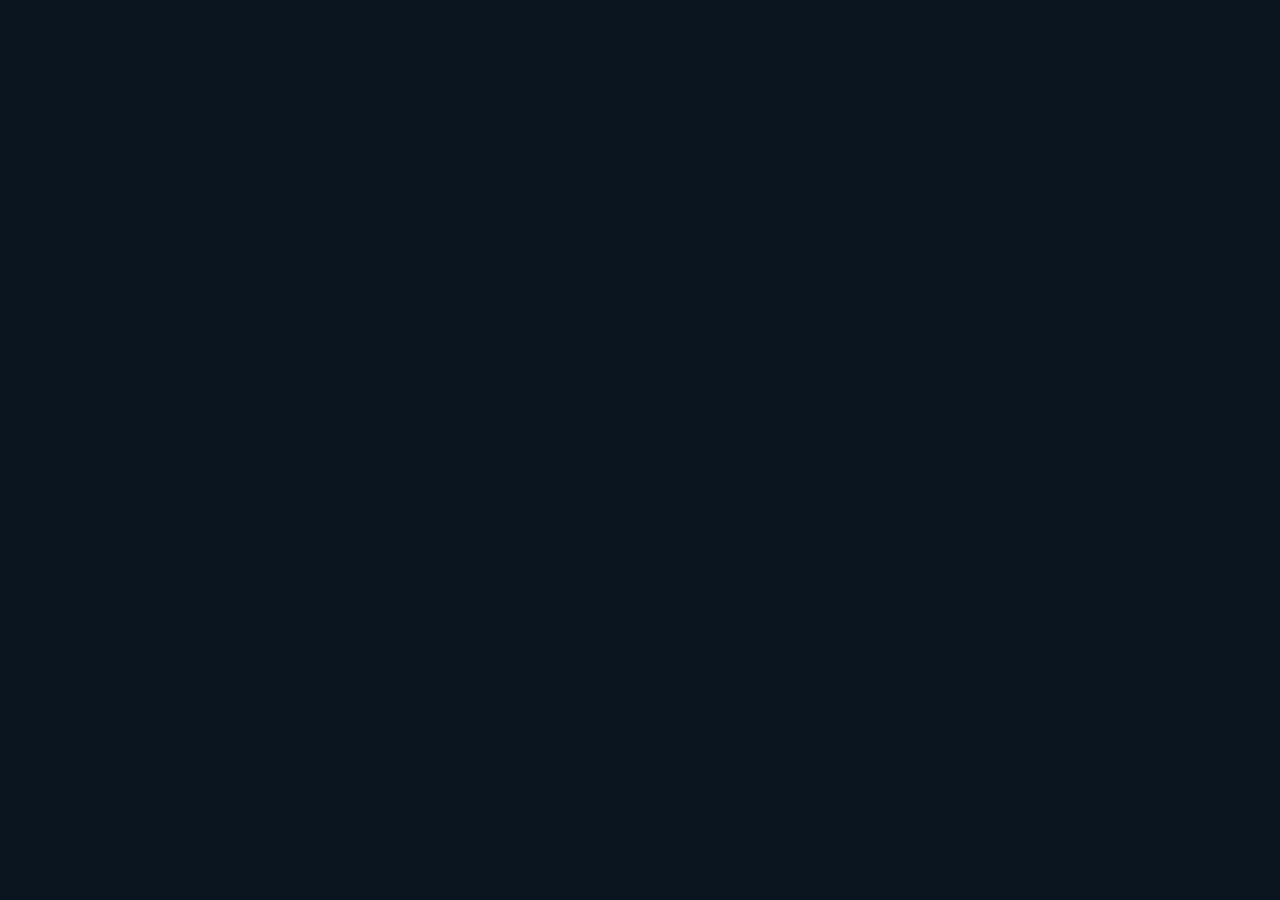
==== cookie.html @ 8724fa3d "init Project" ====
<!DOCTYPE html>
<html lang="en">
<head>
    <meta charset="UTF-8">
    <meta name="viewport" content="width=device-width, initial-scale=1.0">
    <title>Cookie Policy</title>
    <link rel="stylesheet" href="./assets/css/main.css">
</head>
<body>
    
</body>
</html>
---- assets/css/main.css ----
@import './base.css';

:root {
	--color-white: #fff;
    --color-blue-1: #003049;

	--fontSize-12: 12px;
	--fontSize-14: 14px;
	--fontSize-16: 16px;
	--fontSize-20: 12px;
	--fontSize-24: 24px;
	--fontSize-32: 32px;

    --weight-regular: 400;
    --weight-medium: 500;
    --weight-semibold: 600;
    --weight-bold: 700;
    --weight-extrabold: 800;
    --weight-bold: 900;
}

/* REUSED STYLES */

/* HEADER */

/* MAIN */
.main {
    width: 100%;
    height: 100vh;
}

/* FOOTER */

/* MEDIA */
@media(max-width: 1200px) {
    
}
@media(max-width: 960px) {
    
}
@media(max-width: 720px) {
    
}
@media(max-width: 540px) {
    
}
@media(max-width: 420px) {
    
}
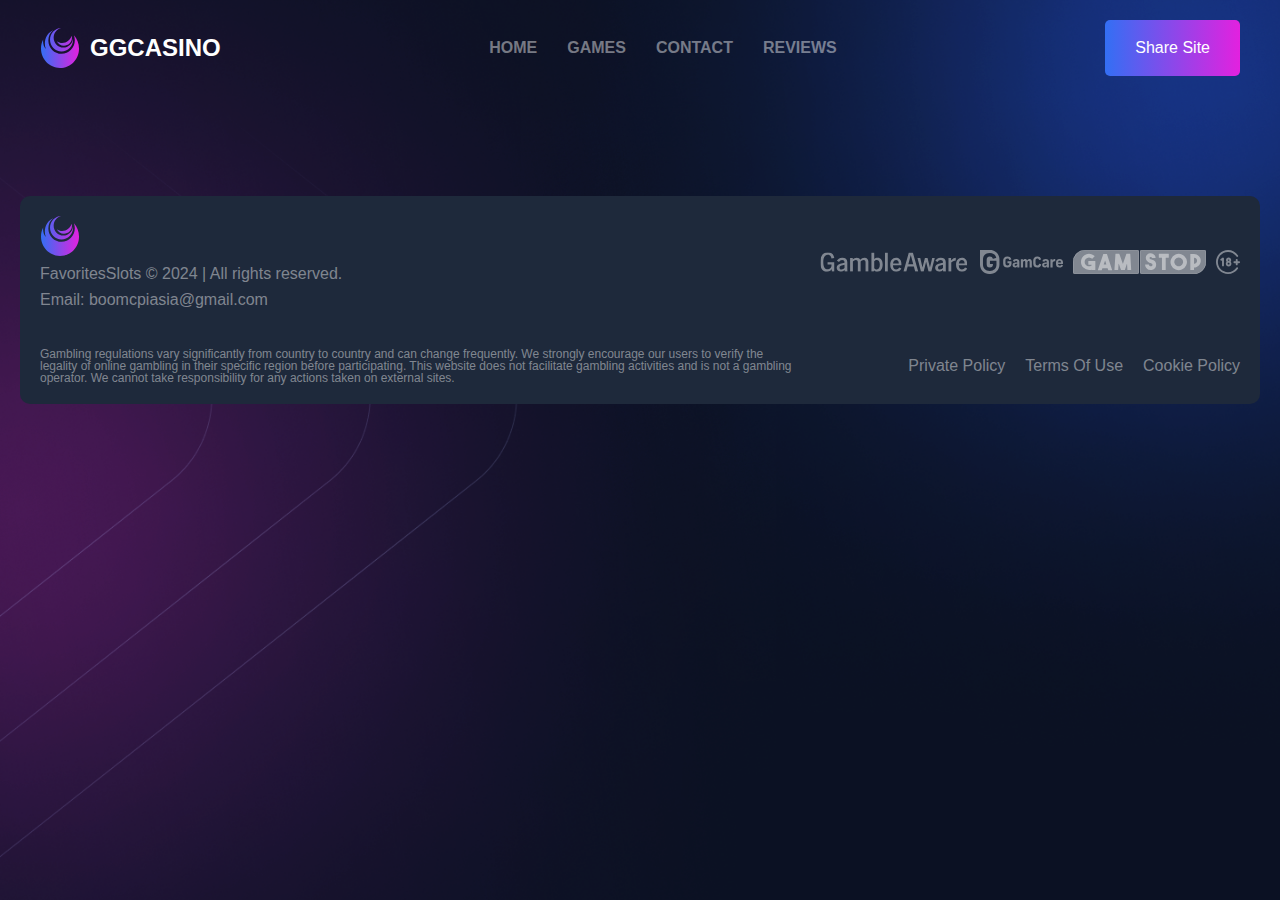
==== commit 69f75f20: "site is done, but without policy" ====
--- a/cookie.html
+++ b/cookie.html
@@ -1,12 +1,105 @@
 <!DOCTYPE html>
 <html lang="en">
-<head>
-    <meta charset="UTF-8">
-    <meta name="viewport" content="width=device-width, initial-scale=1.0">
-    <title>Cookie Policy</title>
-    <link rel="stylesheet" href="./assets/css/main.css">
-</head>
-<body>
-    
-</body>
-</html>+	<head>
+		<meta charset="UTF-8" />
+		<meta name="viewport" content="width=device-width, initial-scale=1.0" />
+		<title>Cookie Policy</title>
+		<link rel="stylesheet" href="./assets/css/main.css" />
+		<link rel="shortcut icon" href="favicon.ico" type="image/x-icon" />
+	</head>
+	<body>
+		<header class="header">
+			<div class="header__container">
+				<div class="header__logo-btn">
+					<div class="header__btn">
+						<div class="header__line header__line--1"></div>
+						<div class="header__line header__line--2"></div>
+						<div class="header__line header__line--3"></div>
+					</div>
+					<a class="header__logo-link" href="./index.html">
+						<div class="header__logo">
+							<img
+								class="header__logo-img"
+								src="./assets/images/logo.svg"
+								alt="logo"
+							/>
+							<h1 class="header__logo-text">GGCasino</h1>
+						</div>
+					</a>
+				</div>
+				<nav class="header__nav">
+					<a target="_parent" class="header__nav-link" href="./index.html"
+						>Home</a
+					>
+					<a target="_parent" class="header__nav-link" href="#games">Games</a>
+					<a target="_parent" class="header__nav-link" href="#contact"
+						>Contact</a
+					>
+					<a target="_parent" class="header__nav-link" href="#reviews"
+						>Reviews</a
+					>
+				</nav>
+				<button onclick="shareSite()" class="casino-link casino-link--header">
+					Share Site
+				</button>
+			</div>
+		</header>
+		<main class="main">
+			<div class="policy-main__container"></div>
+		</main>
+		<footer class="footer" id="contact">
+			<div class="footer__container">
+				<div class="footer__logo-container">
+					<img class="footer__logo" src="./assets/images/logo.svg" alt="logo" />
+					<p class="footer__copyright">
+						FavoritesSlots © 2024 | All rights reserved.
+					</p>
+					<a class="footer__contact" href="mailto:boomcpiasia@gmail.com"
+						>Email: boomcpiasia@gmail.com</a
+					>
+				</div>
+				<div class="footer__companies">
+					<a href="https://www.gambleaware.org/">
+						<img
+							class="footer__company"
+							src="./assets/images/icons/begambleaware.svg"
+							alt="begambleaware"
+						/>
+					</a>
+					<a href="https://www.gamcare.org.uk/">
+						<img
+							class="footer__company"
+							src="./assets/images/icons/gamcare.svg"
+							alt="gamcare"
+						/>
+					</a>
+					<a href="https://www.gamstop.co.uk/"
+						><img
+							class="footer__company"
+							src="./assets/images/icons/gamstop.svg"
+							alt="gamstop"
+					/></a>
+					<img
+						class="footer__company"
+						src="./assets/images/icons/plus18.svg"
+						alt="+18"
+					/>
+				</div>
+				<p class="footer__text">
+					Gambling regulations vary significantly from country to country and
+					can change frequently. We strongly encourage our users to verify the
+					legality of online gambling in their specific region before
+					participating. This website does not facilitate gambling activities
+					and is not a gambling operator. We cannot take responsibility for any
+					actions taken on external sites.
+				</p>
+				<div class="footer__policy-links">
+					<a class="footer__policy-link" href="/policy.html">Private Policy</a>
+					<a class="footer__policy-link" href="/terms.html">Terms Of Use</a>
+					<a class="footer__policy-link" href="/cookie.html">Cookie Policy</a>
+				</div>
+			</div>
+		</footer>
+		<script src="./assets/js/index.js"></script>
+	</body>
+</html>
--- a/assets/css/main.css
+++ b/assets/css/main.css
@@ -2,48 +2,1178 @@
 
 :root {
 	--color-white: #fff;
-    --color-blue-1: #003049;
+	--color-blue-1: #1ff0fd;
+	--color-blue-2: #336ff4;
+	--color-purple-1: #040814;
+	--color-pink-1: #e321df;
+	--color-purple-1: #8b48ea;
+	--color-translucent-1: #ffffff71;
+	--color-green-1: #0a2b39;
+	--color-green-2: #14818d;
+	--color-green-3: #0dd795;
+	--color-green-4: #20c7da;
+	--color-yellow-1: #e9d311;
+	--color-gray-1: rgb(30, 41, 59);
+	--color-gray-2: #808080;
+	--color-gradient-1: linear-gradient(
+		90deg,
+		var(--color-blue-2),
+		var(--color-pink-1)
+	);
+
+	--color-cazeus: #0f1525;
+	--color-r2pbet: #163351;
+	--color-basswin: #0e2c2e;
+	--color-fatpirate: #5b3824;
+	--color-memocasino: #161618;
+	--color-kinghills: #163d8c;
+	--color-amonbet: #000000;
+	--color-gransino: #000000;
+	--color-heyspin: #000000;
+	--color-jokabet: #1e2132;
+	--color-rolletto: #1e2132;
+	--color-tikitaka: #000000;
+	--color-velobet: #000000;
+	--color-ninewin: #070e28;
+	--color-f7casino: #000000;
+	--color-loki: #213043;
+	--color-tikitaka: #000000;
+	--color-gransino: #000000;
+	--color-cosmobet: #101113;
+	--color-goldenmister: #001553;
+	--color-bountyreels: #00013a;
+	--color-luckymister: #000000;
+	--color-verywell: #000031;
 
 	--fontSize-12: 12px;
 	--fontSize-14: 14px;
 	--fontSize-16: 16px;
-	--fontSize-20: 12px;
+	--fontSize-20: 20px;
 	--fontSize-24: 24px;
 	--fontSize-32: 32px;
-
-    --weight-regular: 400;
-    --weight-medium: 500;
-    --weight-semibold: 600;
-    --weight-bold: 700;
-    --weight-extrabold: 800;
-    --weight-bold: 900;
+	--fontSize-40: 40px;
+	--fontSize-66: 66px;
+
+	--weight-light: 300;
+	--weight-regular: 400;
+	--weight-medium: 500;
+	--weight-semibold: 600;
+	--weight-bold: 700;
+	--weight-extrabold: 800;
+	--weight-bold: 900;
 }
 
 /* REUSED STYLES */
-
+.casino-link {
+	background: var(--color-gradient-1);
+	display: flex;
+	justify-content: center;
+	align-items: center;
+	padding: 15px 20px;
+	color: var(--color-white);
+	border-radius: 5px;
+	width: 70%;
+	text-wrap: nowrap;
+	transition: box-shadow 200ms ease;
+	font-weight: var(--weight-medium);
+}
+.casino-link--header {
+	padding: 20px 30px;
+	width: max-content;
+}
+@media (hover: hover) {
+	.casino-link.casino-link--header:hover {
+		box-shadow: 0 0 0 4px var(--color-green-1), 0 0 0 6px var(--color-purple-1);
+	}
+	.casino-link:hover {
+		box-shadow: 0 0 0 4px var(--color-green-1), 0 0 0 6px var(--color-green-4);
+	}
+}
+.casino-link:active {
+	scale: 0.9;
+}
+.casino-link--game {
+	width: max-content;
+}
 /* HEADER */
-
+.header {
+	padding: 20px;
+	display: flex;
+	align-items: center;
+	justify-content: center;
+	position: relative;
+}
+.header__container {
+	width: min(1200px, 100%);
+	display: flex;
+	align-items: center;
+	justify-content: space-between;
+	gap: 10px;
+}
+.header__logo-link {
+	display: flex;
+	align-items: center;
+}
+.header__logo-btn {
+	display: flex;
+	gap: 20px;
+}
+.header__logo {
+	display: flex;
+	gap: 10px;
+	align-items: center;
+	height: auto;
+}
+.header__logo-img {
+	height: 40px;
+	width: 40px;
+	object-fit: contain;
+}
+.header__logo-text {
+	color: var(--color-white);
+	text-transform: uppercase;
+	font-size: var(--fontSize-24);
+}
+.header__btn {
+	display: flex;
+	flex-direction: column;
+	align-items: center;
+	justify-content: center;
+	gap: 6px;
+	border: 1px solid var(--color-white);
+	padding: 10px;
+	border-radius: 5px;
+	display: none;
+}
+.header__line {
+	width: 24px;
+	height: 3px;
+	background-color: var(--color-white);
+	border-radius: 100px;
+	transition: transform 200ms ease;
+}
+.header__line--1 {
+	transform-origin: left bottom;
+}
+.header__line--2 {
+	transform-origin: left center;
+}
+.header__line--3 {
+	transform-origin: left top;
+}
+.header__btn.active .header__line--1 {
+	transform: translateX(2px) rotate(45deg);
+}
+.header__btn.active .header__line--2 {
+	transform: scaleX(0);
+}
+.header__btn.active .header__line--3 {
+	transform: translateX(2px) rotate(-45deg);
+}
+.header__nav {
+	display: flex;
+	gap: 30px;
+}
+.header__nav-link {
+	color: var(--color-translucent-1);
+	text-transform: uppercase;
+	font-weight: var(--weight-semibold);
+	position: relative;
+	transition: all 200ms ease;
+}
+.header__nav-link::after {
+	content: '';
+	position: absolute;
+	width: calc(100% + 8px);
+	left: -4px;
+	bottom: -10px;
+	height: 1px;
+	border-radius: 100px;
+	background-color: var(--color-translucent-1);
+	transition: all 200ms ease;
+	transform: scaleX(0);
+}
+@media (hover: hover) {
+	.header__nav-link:hover {
+		color: var(--color-white);
+	}
+	.header__nav-link:hover::after {
+		transform: scaleX(1);
+	}
+}
+@media (hover: none) {
+	.header__nav-link:active {
+		color: var(--color-white);
+	}
+}
 /* MAIN */
 .main {
-    width: 100%;
-    height: 100vh;
+	width: 100%;
+	display: flex;
+	flex-direction: column;
+	align-items: center;
+	padding-top: 40px;
+}
+
+/* MAIN -> BEST-GAMES */
+.best-games {
+	width: min(1600px, 100%);
+	margin-bottom: 80px;
+	position: relative;
+	padding: 0 20px;
+}
+.best-games__description {
+	width: 100%;
+	display: flex;
+	flex-direction: column;
+	align-items: center;
+	gap: 10px;
+	margin-bottom: 20px;
+}
+.best-games__text {
+	color: var(--color-blue-1);
+	text-transform: uppercase;
+}
+.best-games__title {
+	font-size: var(--fontSize-40);
+	color: var(--color-white);
+	line-height: 1.3;
+	text-align: center;
+}
+.best-games__disclaimer {
+	width: 100%;
+	color: var(--color-pink-1);
+	text-align: center;
+}
+.best-games__games {
+	width: 100%;
+	display: flex;
+	justify-content: center;
+}
+.best-games__game {
+	width: min(450px, 100%);
+	display: flex;
+	flex-direction: column;
+	align-items: center;
+	gap: 30px;
+	padding: 30px 20px;
+	border-radius: 10px;
+	background-color: var(--color-green-1);
+	border: 3px solid var(--color-green-2);
+	box-shadow: inset 0 0 20px var(--color-green-2);
+	transition: all 200ms ease;
+}
+@media (hover: hover) {
+	.best-games__game:hover {
+		box-shadow: inset 0 0 20px var(--color-green-4);
+		border: 3px solid var(--color-green-4);
+	}
+}
+.best-games__game-title {
+	color: var(--color-green-3);
+	font-size: var(--fontSize-32);
+	font-weight: var(--weight-regular);
+}
+.best-games__game-logo {
+	width: 100%;
+	height: 210px;
+	object-fit: contain;
+	border-radius: 10px;
+	padding: 0 40px;
+	filter: drop-shadow(0px 0px 20px var(--color-green-2));
+	position: relative;
+}
+.best-games__line {
+	width: 100%;
+	background-color: var(--color-green-3);
+	border-radius: 100px;
+	height: 4px;
+}
+.best-games__game-text-container {
+	width: 100%;
+}
+.best-games__game-bonus {
+	color: var(--color-white);
+	line-height: 1.3;
+	width: 100%;
+	margin-bottom: 20px;
+	font-weight: var(--weight-semibold);
+}
+.best-games__game-text {
+	color: var(--color-translucent-1);
+	line-height: 1.3;
+	width: 100%;
+}
+
+/* MAIN -> GAMES */
+
+.games {
+	width: min(1340px, 100%);
+	margin-bottom: 80px;
+	padding: 0 20px;
+}
+.games__description {
+	width: 100%;
+	margin-bottom: 20px;
+	display: flex;
+	flex-direction: column;
+	align-items: center;
+	gap: 10px;
+	margin-bottom: 20px;
+}
+.games__title {
+	color: var(--color-white);
+	font-size: var(--fontSize-66);
+}
+.games__text {
+	color: var(--color-translucent-1);
+}
+.games__games {
+	width: 100%;
+	display: flex;
+	flex-direction: column;
+	align-items: stretch;
+	gap: 10px;
+}
+.games__game {
+	width: 100%;
+	background-color: var(--color-green-1);
+	border: 3px solid var(--color-green-2);
+	box-shadow: inset 0 0 20px var(--color-green-2);
+	border-radius: 20px;
+	padding: 20px;
+	display: grid;
+	grid-template-columns: 1fr 1fr 2fr 1fr;
+	gap: 10px;
+}
+@media (hover: hover) {
+	.games__game:hover {
+		box-shadow: inset 0 0 20px var(--color-green-4);
+		border: 3px solid var(--color-green-4);
+	}
+}
+.games__game-column {
+	display: flex;
+	flex-direction: column;
+	align-items: flex-start;
+	justify-content: center;
+	height: 100%;
+	width: 100%;
+}
+.games__game-column--1 {
+	align-items: center;
+}
+.games__game-logo {
+	height: 70px;
+	width: 200px;
+	object-fit: contain;
+}
+.games__game-column--2 {
+	gap: 10px;
+}
+.games__game-name {
+	font-size: var(--fontSize-24);
+	color: var(--color-white);
+	font-weight: var(--weight-regular);
+}
+.games__game-address {
+	color: var(--color-translucent-1);
+	font-size: var(--fontSize-14);
+}
+.games__game-column--3 {
+	flex-direction: row;
+	align-items: center;
+	justify-content: center;
+	gap: 15px;
+	color: var(--color-white);
+	font-size: var(--fontSize-20);
+	font-weight: var(--weight-semibold);
+}
+.games__game-icon {
+	width: 40px;
+	height: 40px;
+}
+.games__game-column--4 {
+	justify-content: center;
+	align-items: flex-end;
+}
+
+/* MAIN -> ABOUT-US */
+.about-us {
+	margin-bottom: 80px;
+	display: flex;
+	justify-content: center;
+	gap: 20px;
+	width: min(1240px, 100%);
+	padding: 0 20px;
+}
+.about-us__advantage {
+	width: calc((100% - 40px) / 3);
+	background-color: var(--color-gray-1);
+	padding: 50px 30px;
+	border-radius: 30px;
+	transition: border 200ms ease;
+	border: 1px solid transparent;
+}
+@media (hover: hover) {
+	.about-us__advantage:hover {
+		border: 1px solid var(--color-translucent-1);
+	}
+}
+.about-us__img-element {
+	width: 90px;
+	height: 90px;
+	position: relative;
+	border-radius: 20px;
+	margin-bottom: 60px;
+}
+.about-us__advantage:nth-of-type(1) .about-us__img-element {
+	background: var(--color-pink-1);
+}
+.about-us__advantage:nth-of-type(2) .about-us__img-element {
+	background: var(--color-yellow-1);
+}
+.about-us__advantage:nth-of-type(3) .about-us__img-element {
+	background: var(--color-green-3);
+}
+.about-us__img {
+	position: absolute;
+	width: 100px;
+	height: 100px;
+	padding: 15px;
+	border-radius: 10px;
+	background: var(--color-translucent-1);
+	backdrop-filter: blur(5px);
+	-webkit-backdrop-filter: blur(5px);
+	top: 30%;
+	left: 30%;
+}
+.about-us__date {
+	color: var(--color-white);
+	margin-bottom: 40px;
+	font-size: var(--fontSize-12);
+	font-weight: var(--weight-semibold);
+	margin-left: 14px;
+	position: relative;
+}
+.about-us__date::before {
+	position: absolute;
+	content: '';
+	width: 6px;
+	height: 6px;
+	border-radius: 100px;
+	top: 50%;
+	left: -10px;
+	transform: translateY(-50%);
+}
+.about-us__advantage:nth-of-type(1) .about-us__date::before {
+	background-color: var(--color-pink-1);
+}
+.about-us__advantage:nth-of-type(2) .about-us__date::before {
+	background-color: var(--color-yellow-1);
+}
+.about-us__advantage:nth-of-type(3) .about-us__date::before {
+	background-color: var(--color-green-3);
+}
+.about-us__text {
+	color: var(--color-white);
+	font-size: var(--fontSize-24);
+	font-weight: var(--weight-semibold);
+	line-height: 1.5;
+}
+
+/* MAIN -> ABOUT-CASINO */
+.about-casino {
+	width: min(1240px, 100%);
+	padding: 20px 20px 0;
+	margin-bottom: 80px;
+	position: relative;
+}
+.about-casino__info-container {
+	width: 100%;
+	height: max-content;
+	display: flex;
+	gap: 128px;
+}
+.about-casino__swiper {
+	width: 100%;
+	height: max-content;
+}
+.about-casino__img {
+	width: 280px;
+	height: 312px;
+	object-fit: cover;
+	border-radius: 10px;
+}
+.about-casino__info {
+	padding: 32px 0;
+	flex-grow: 1;
+	height: auto;
+	display: flex;
+	flex-direction: column;
+}
+.about-casino__stars {
+	display: flex;
+	gap: 10px;
+	margin-bottom: 32px;
+}
+.about-casino__star {
+	width: 32px;
+	height: 32px;
+}
+.about-casino__text {
+	color: var(--color-white);
+	font-size: var(--fontSize-20);
+}
+.about-casino__person-info {
+	display: flex;
+	flex-direction: column;
+	gap: 5px;
+	margin-top: auto;
+}
+.about-casino__name {
+	font-size: var(--fontSize-20);
+	color: var(--color-white);
+}
+.about-casino__job {
+	font-size: var(--fontSize-20);
+	color: var(--color-translucent-1);
+}
+.about-casino__swiper-text:last-of-type {
+	margin: 0;
+}
+.about-casino .swiper-button-next::after,
+.about-casino .swiper-button-prev::after {
+	font-size: var(--fontSize-16); /* Размер стрелок */
+	font-weight: var(--weight-heavy);
+	color: var(--color-translucent-1); /* Цвет стрелок */
+}
+.about-casino .swiper-pagination-bullet {
+	background: var(--color-translucent-1); /* Синий цвет всех точек */
+	opacity: 1; /* Чтобы точки были полностью видны */
+}
+.about-casino .swiper-pagination-bullet-active {
+	background: #f3c63f; /* Красный цвет активной точки */
+}
+/* Positioning the pagination and navigation buttons */
+.about-casino .swiper-pagination {
+	position: absolute;
+	text-align: right;
+	bottom: 40px !important;
+	padding-right: 40px !important;
+}
+
+.about-casino .swiper-button-prev {
+	position: absolute;
+	bottom: 25px !important;
+	right: 119px !important;
+	top: auto;
+	z-index: 100;
+	left: auto;
+}
+
+.about-casino .swiper-button-next {
+	position: absolute;
+	bottom: 25px !important;
+	right: 14px !important;
+	top: auto;
+	z-index: 100;
+}
+
+/* MAIN -> FAQ */
+.faq {
+	width: 100%;
+	display: flex;
+	justify-content: center;
+	padding: 0 20px;
+	margin-bottom: 40px;
+}
+.faq__container {
+	width: min(1200px, 100%);
+	display: flex;
+	flex-direction: column;
+	align-items: center;
+	gap: 20px;
+}
+.faq__title {
+	color: var(--color-white);
+	font-size: var(--fontSize-32);
+}
+.faq__questions {
+	display: flex;
+	flex-direction: column;
+	align-items: center;
+	gap: 10px;
+	width: 100%;
+}
+.faq__question {
+	background-color: var(--color-gray-1);
+	width: 100%;
+	padding: 20px;
+	height: auto;
+	border-radius: 10px;
+	max-height: 64px;
+	overflow: hidden;
+	transition: max-height 200ms ease-in-out;
+	border: 1px solid transparent;
+}
+@media (hover: hover) {
+	.faq__question:hover {
+		border: 1px solid var(--color-white);
+	}
+}
+.faq__question-head {
+	display: flex;
+	justify-content: space-between;
+	align-items: center;
+	margin-bottom: 20px;
+	gap: 5px;
+}
+.faq__question-title {
+	color: var(--color-white);
+	font-size: var(--fontSize-24);
+	font-weight: var(--weight-regular);
+}
+.faq__question-btn {
+	color: var(--color-white);
+	width: 20px;
+	height: 20px;
+	cursor: pointer;
+	transition: all 200ms ease;
+}
+.faq__question-body {
+	padding-left: 40px;
+	padding-right: 20px;
+}
+.faq__question-text {
+	color: var(--color-white);
 }
 
 /* FOOTER */
+.footer {
+	width: 100%;
+	padding: 20px;
+}
+.footer__container {
+	width: 100%;
+	border-radius: 10px;
+	display: grid;
+	grid-template-areas:
+		'logo logo companies'
+		'text text policy';
+	grid-template-columns: 2fr 2fr 1fr;
+	column-gap: 20px;
+	row-gap: 40px;
+	padding: 20px;
+	background-color: var(--color-gray-1);
+}
+.footer__logo-container {
+	display: flex;
+	flex-direction: column;
+	gap: 10px;
+	grid-area: logo;
+}
+.footer__logo {
+	width: 40px;
+	height: 40px;
+	object-fit: contain;
+}
+.footer__companies {
+	width: 100%;
+	display: flex;
+	justify-content: flex-end;
+	align-items: center;
+	gap: 10px;
+	grid-area: companies;
+}
+.footer__company {
+	height: 24px;
+}
+.footer__contact {
+	color: var(--color-translucent-1);
+}
+.footer__copyright {
+	color: var(--color-translucent-1);
+}
+.footer__text {
+	color: var(--color-translucent-1);
+	font-size: var(--fontSize-12);
+	grid-area: text;
+}
+.footer__policy-links {
+	width: 100%;
+	display: flex;
+	justify-content: flex-end;
+	align-items: center;
+	gap: 20px;
+	grid-area: policy;
+}
+.footer__policy-link {
+	color: var(--color-translucent-1);
+	text-wrap: nowrap;
+}
+.footer__policy-link:hover {
+	color: var(--color-white);
+}
+
+/* POLICY */
+.policy-main {
+	display: flex;
+	flex-direction: column;
+	align-items: center;
+	width: 100%;
+	background-repeat: repeat;
+	background-size: 20%;
+	padding: 40px 20px;
+	margin-top: 100px;
+}
+.policy-main__container {
+	width: min(1200px, 100%);
+	padding: 20px;
+}
+.policy-main a,
+.policy-main p,
+.policy-main li {
+	color: var(--color-white);
+}
+.policy-main * {
+	margin-bottom: 16px;
+	line-height: 1.3;
+}
+.policy-main a {
+	display: inline;
+	text-decoration: underline;
+}
+.policy-main h1 {
+	color: var(--color-white);
+}
+.policy-main h2 {
+	color: var(--color-white);
+}
+.policy-main h3 {
+	color: var(--color-white);
+}
+.policy-bg {
+    background-position: 50% 50% !important;
+}
 
 /* MEDIA */
-@media(max-width: 1200px) {
-    
-}
-@media(max-width: 960px) {
-    
-}
-@media(max-width: 720px) {
-    
-}
-@media(max-width: 540px) {
-    
-}
-@media(max-width: 420px) {
-    
-}
+@media (max-width: 1200px) {
+	/* REUSED STYLES */
+	/* HEADER */
+	/* MAIN */
+	/* MAIN -> BEST-GAMES */
+	/* MAIN -> GAMES */
+	.games__game-column--3 {
+		font-size: var(--fontSize-16);
+	}
+	/* MAIN -> ABOUT-US */
+	.about-us__advantage {
+		padding: 40px 20px;
+	}
+	.about-us__date {
+		margin-bottom: 20px;
+	}
+	.about-us__text {
+		font-size: var(--fontSize-20);
+	}
+	/* MAIN -> ABOUT-CASINO */
+	/* MAIN -> FAQ */
+	/* FOOTER */
+}
+@media (max-width: 960px) {
+	/* REUSED STYLES */
+	/* HEADER */
+	.header__btn {
+		display: flex;
+	}
+	.header__nav {
+		position: absolute;
+		top: 100%;
+		left: 20px;
+		flex-direction: column;
+		gap: 0px;
+		z-index: 100;
+	}
+	.header__nav-link {
+		padding: 20px 100px 20px 24px;
+		background-color: var(--color-gray-1);
+		border-bottom: 1px solid var(--color-gray-2);
+		transition: all 300ms ease var(--index);
+		border-left: 2px solid var(--color-gray-2);
+		border-right: 2px solid var(--color-gray-2);
+		left: calc(-100% - 20px);
+		color: var(--color-white);
+	}
+	.header__nav-link::before {
+		content: '';
+		display: block;
+		width: 6px;
+		height: 6px;
+		border-radius: 100px;
+		background-color: var(--color-blue-1);
+		position: absolute;
+		top: calc(50% - 4px);
+		left: 10px;
+	}
+	.header__nav-link:first-of-type {
+		border-radius: 10px 10px 0 0;
+		border-top: 2px solid var(--color-gray-2);
+	}
+	.header__nav-link:last-of-type {
+		border-radius: 0 0 10px 10px;
+		border-bottom: 2px solid var(--color-gray-2);
+	}
+	.header__nav-link.active {
+		transform: translateX(calc(100% + 20px));
+	}
+	/* MAIN */
+	/* MAIN -> BEST-GAMES */
+	/* MAIN -> GAMES */
+	.games__game {
+		padding: 15px 10px;
+	}
+	.games__game-logo {
+		height: 70px;
+		width: 150px;
+	}
+	.games__game-name {
+		font-size: var(--fontSize-20);
+	}
+	.games__game-column--3 {
+		gap: 10px;
+	}
+	.games__game-icon {
+		width: 32px;
+		height: 32px;
+	}
+	/* MAIN -> ABOUT-US */
+	.about-us__advantage {
+		padding: 25px 20px;
+	}
+	.about-us__img {
+		width: 80px;
+		height: 80px;
+	}
+	.about-us__img-element {
+		width: 70px;
+		height: 70px;
+		margin-bottom: 40px;
+	}
+	.about-us__text {
+		font-size: var(--fontSize-16);
+	}
+	/* MAIN -> ABOUT-CASINO */
+	.about-casino__info-container {
+		gap: 30px;
+	}
+	/* MAIN -> FAQ */
+	/* FOOTER */
+	.footer__container {
+		display: flex;
+		flex-direction: column;
+	}
+	.footer__policy-links {
+		justify-content: center;
+	}
+}
+@media (max-width: 720px) {
+	/* REUSED STYLES */
+	/* HEADER */
+	/* MAIN */
+	/* MAIN -> BEST-GAMES */
+	.best-games__text {
+		font-size: var(--fontSize-14);
+	}
+	.best-games__title {
+		font-size: var(--fontSize-32);
+	}
+	/* MAIN -> GAMES */
+	.games__title {
+		font-size: var(--fontSize-32);
+	}
+	.games__text {
+		font-size: var(--fontSize-14);
+	}
+	.games__game {
+		grid-template-areas:
+			'logo name name name'
+			'bonus bonus bonus button';
+		padding: 20px;
+	}
+	.games__game-column--1 {
+		grid-area: logo;
+	}
+	.games__game-column--2 {
+		grid-area: name;
+	}
+	.games__game-column--3 {
+		grid-area: bonus;
+		justify-content: flex-start;
+	}
+	.games__game-column--4 {
+		grid-area: button;
+	}
+	/* MAIN -> ABOUT-US */
+	.about-us {
+		flex-direction: column;
+	}
+	.about-us__img {
+		width: 100px;
+		height: 100px;
+	}
+	.about-us__img-element {
+		width: 90px;
+		height: 90px;
+		margin-bottom: 50px;
+	}
+	.about-us__advantage {
+		width: 100%;
+	}
+	.about-us__text {
+		font-size: var(--fontSize-20);
+	}
+	/* MAIN -> ABOUT-CASINO */
+	.about-casino__info-container {
+		flex-direction: column;
+		gap: 20px;
+	}
+	.about-casino__img {
+		width: 240px;
+		height: 260px;
+	}
+	.about-casino__info {
+		padding: 0;
+		height: 210px;
+	}
+	.about-casino__stars {
+		margin-bottom: 20px;
+	}
+	.about-casino__star {
+		width: 26px;
+		height: 26px;
+	}
+	.about-casino__text {
+		margin-bottom: auto;
+	}
+	.about-casino .swiper-button-prev {
+		bottom: 0px !important;
+	}
+	.about-casino .swiper-pagination {
+		bottom: 15px !important;
+	}
+	.about-casino .swiper-button-next {
+		bottom: 0px !important;
+	}
+	/* MAIN -> FAQ */
+	.faq__title {
+		font-size: var(--fontSize-24);
+	}
+	.faq__question {
+		max-height: 56px;
+	}
+	.faq__question-title {
+		font-size: var(--fontSize-16);
+	}
+	.faq__question-text {
+		font-size: var(--fontSize-14);
+	}
+	/* FOOTER */
+	.footer__companies {
+		justify-content: center;
+	}
+	.footer__text {
+		text-align: center;
+		line-height: 1.3;
+	}
+}
+@media (max-width: 540px) {
+	/* REUSED STYLES */
+	.casino-link--game {
+		width: 50%;
+		min-width: max-content;
+	}
+	/* HEADER */
+	.casino-link--header {
+		padding: 15px 20px;
+	}
+	.header__logo-img {
+		height: 32px;
+		width: 32px;
+	}
+	.header__logo-text {
+		font-size: var(--fontSize-20);
+	}
+	/* MAIN */
+	.main {
+		padding-top: 20px;
+	}
+	/* MAIN -> BEST-GAMES */
+	.best-games__description {
+		gap: 5px;
+		margin-bottom: 10px;
+	}
+	.best-games__title {
+		font-size: var(--fontSize-24);
+	}
+	.best-games__game {
+		padding: 20px;
+	}
+	.best-games__game-logo {
+		height: 150px;
+	}
+	.best-games__game-bonus {
+		margin-bottom: 15px;
+	}
+	/* MAIN -> GAMES */
+	.games__description {
+		margin-bottom: 10px;
+		gap: 5px;
+	}
+	.games__title {
+		font-size: var(--fontSize-24);
+	}
+	.games__game {
+		grid-template-areas:
+			'logo name name'
+			'bonus bonus bonus'
+			'button button button';
+		grid-template-columns: 1fr 1fr 1fr;
+		padding: 20px;
+		row-gap: 20px;
+		column-gap: 10px;
+	}
+	.games__game-column--3 {
+		justify-content: center;
+	}
+	.games__game-column--4 {
+		align-items: center;
+	}
+	/* MAIN -> ABOUT-US */
+	/* MAIN -> ABOUT-CASINO */
+	/* MAIN -> FAQ */
+	.faq__question-body {
+		padding: 0 10px 0 10px;
+	}
+	/* FOOTER */
+	.footer__container {
+		gap: 20px;
+	}
+	.footer__copyright {
+		font-size: var(--fontSize-14);
+	}
+	.footer__contact {
+		font-size: var(--fontSize-14);
+	}
+	.footer__companies {
+		flex-wrap: wrap;
+		gap: 10px;
+	}
+	.footer__companies a {
+		width: calc((100% - 10px) / 2);
+		display: flex;
+		justify-content: center;
+		align-items: center;
+	}
+	.footer__company {
+		width: 100%;
+		height: 20px;
+	}
+	.footer__companies > .footer__company {
+		width: calc((100% - 10px) / 2);
+		height: 30px;
+	}
+	.footer__policy-link {
+		color: var(--color-white);
+	}
+}
+@media (max-width: 420px) {
+	/* REUSED STYLES */
+	.casino-link {
+		font-size: var(--fontSize-14);
+	}
+	/* HEADER */
+	.header .casino-link {
+		display: none;
+	}
+	.header__logo-btn {
+		width: 100%;
+		flex-direction: row-reverse;
+		justify-content: space-between;
+	}
+	.header__nav {
+		width: calc(100% - 40px);
+	}
+	/* MAIN */
+	/* MAIN -> BEST-GAMES */
+	.best-games__text {
+		font-size: var(--fontSize-12);
+	}
+	.best-games__disclaimer {
+		font-size: var(--fontSize-14);
+	}
+	.best-games__game {
+		padding: 12px;
+		gap: 15px;
+	}
+	.best-games__title {
+		font-size: var(--fontSize-24);
+	}
+	.best-games__game-bonus {
+		font-size: var(--fontSize-14);
+		margin-bottom: 10px;
+	}
+	.best-games__game-text {
+		font-size: var(--fontSize-12);
+	}
+	/* MAIN -> GAMES */
+	.games__text {
+		font-size: var(--fontSize-12);
+	}
+	.games__game {
+		padding: 15px;
+	}
+	.games__game-logo {
+		width: 120px;
+	}
+	/* MAIN -> ABOUT-US */
+	/* MAIN -> ABOUT-CASINO */
+	.about-casino__img {
+		width: 100%;
+	}
+	.about-casino__name {
+		font-size: var(--fontSize-16);
+	}
+	.about-casino__job {
+		font-size: var(--fontSize-16);
+	}
+	/* MAIN -> FAQ */
+	.faq__question-title {
+		font-size: var(--fontSize-14);
+	}
+	.faq__question-btn {
+		width: 16px;
+		height: 16px;
+	}
+	.faq__question-text {
+		font-size: var(--fontSize-12);
+	}
+	/* FOOTER */
+	.footer__policy-links {
+		gap: 10px;
+	}
+	.footer__policy-link {
+		font-size: var(--fontSize-14);
+	}
+}
+@media (max-width: 375px) {
+	.footer__copyright {
+		font-size: var(--fontSize-12);
+	}
+	.footer__contact {
+		font-size: var(--fontSize-12);
+	}
+	.footer__policy-link {
+		font-size: var(--fontSize-12);
+	}
+}
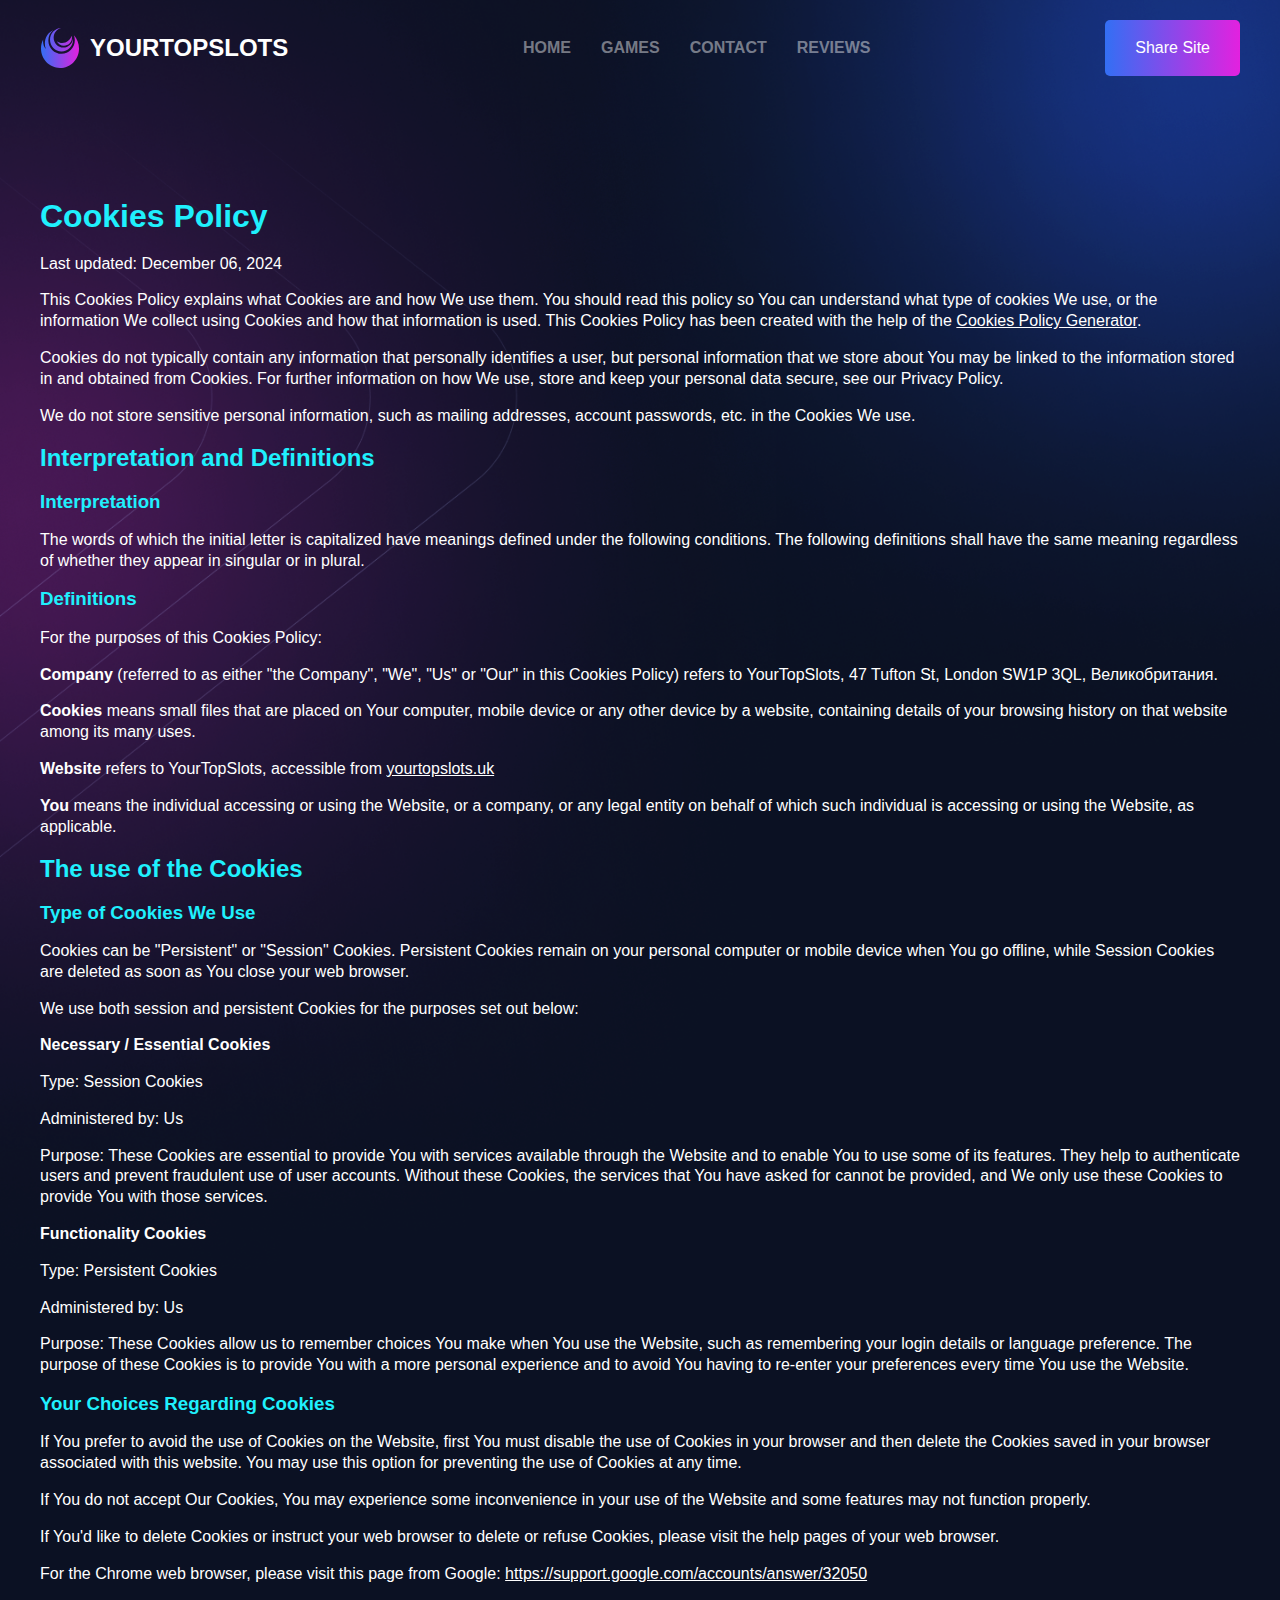
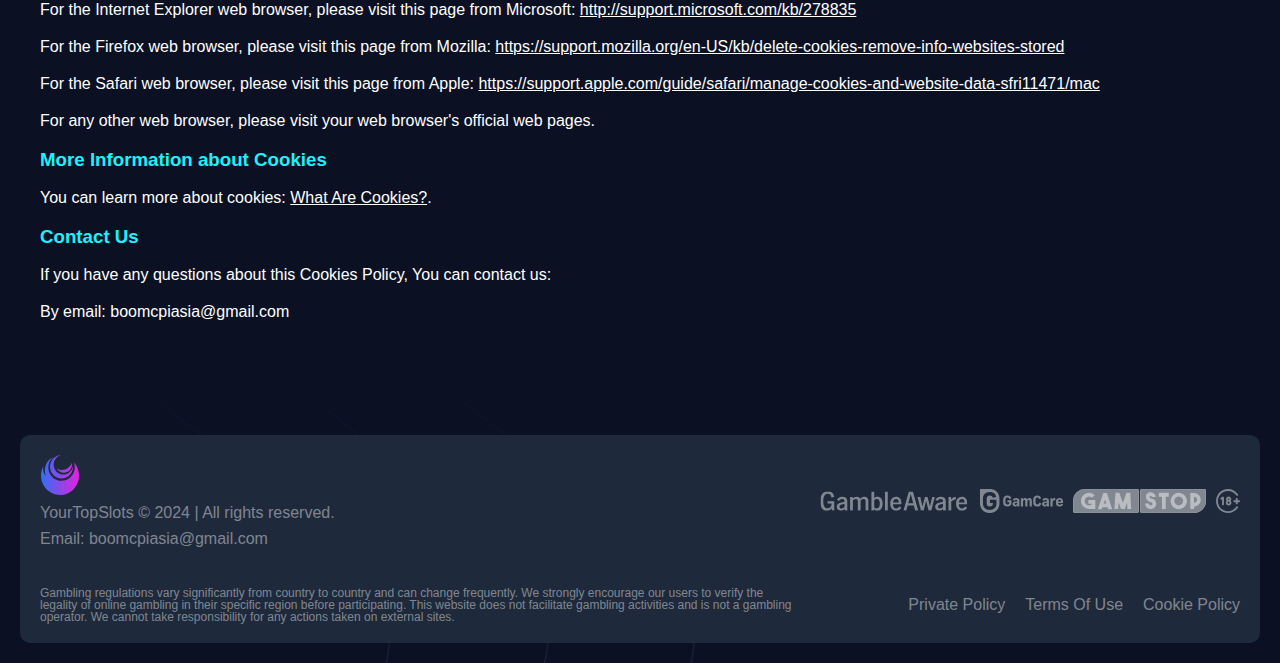
==== commit 229cc79d: "site is done" ====
--- a/cookie.html
+++ b/cookie.html
@@ -23,7 +23,7 @@
 								src="./assets/images/logo.svg"
 								alt="logo"
 							/>
-							<h1 class="header__logo-text">GGCasino</h1>
+							<h1 class="header__logo-text">YourTopSlots</h1>
 						</div>
 					</a>
 				</div>
@@ -44,15 +44,202 @@
 				</button>
 			</div>
 		</header>
-		<main class="main">
-			<div class="policy-main__container"></div>
+		<main class="policy-main">
+			<div class="policy-main__container">
+				<h1>Cookies Policy</h1>
+				<p>Last updated: December 06, 2024</p>
+				<p>
+					This Cookies Policy explains what Cookies are and how We use them. You
+					should read this policy so You can understand what type of cookies We
+					use, or the information We collect using Cookies and how that
+					information is used. This Cookies Policy has been created with the
+					help of the
+					<a
+						href="https://www.privacypolicies.com/cookies-policy-generator/"
+						target="_blank"
+						>Cookies Policy Generator</a
+					>.
+				</p>
+				<p>
+					Cookies do not typically contain any information that personally
+					identifies a user, but personal information that we store about You
+					may be linked to the information stored in and obtained from Cookies.
+					For further information on how We use, store and keep your personal
+					data secure, see our Privacy Policy.
+				</p>
+				<p>
+					We do not store sensitive personal information, such as mailing
+					addresses, account passwords, etc. in the Cookies We use.
+				</p>
+				<h2>Interpretation and Definitions</h2>
+				<h3>Interpretation</h3>
+				<p>
+					The words of which the initial letter is capitalized have meanings
+					defined under the following conditions. The following definitions
+					shall have the same meaning regardless of whether they appear in
+					singular or in plural.
+				</p>
+				<h3>Definitions</h3>
+				<p>For the purposes of this Cookies Policy:</p>
+				<ul>
+					<li>
+						<strong>Company</strong> (referred to as either &quot;the
+						Company&quot;, &quot;We&quot;, &quot;Us&quot; or &quot;Our&quot; in
+						this Cookies Policy) refers to YourTopSlots, 47 Tufton St, London
+						SW1P 3QL, Великобритания.
+					</li>
+					<li>
+						<strong>Cookies</strong> means small files that are placed on Your
+						computer, mobile device or any other device by a website, containing
+						details of your browsing history on that website among its many
+						uses.
+					</li>
+					<li>
+						<strong>Website</strong> refers to YourTopSlots, accessible from
+						<a
+							href="yourtopslots.uk"
+							rel="external nofollow noopener"
+							target="_blank"
+							>yourtopslots.uk</a
+						>
+					</li>
+					<li>
+						<strong>You</strong> means the individual accessing or using the
+						Website, or a company, or any legal entity on behalf of which such
+						individual is accessing or using the Website, as applicable.
+					</li>
+				</ul>
+				<h2>The use of the Cookies</h2>
+				<h3>Type of Cookies We Use</h3>
+				<p>
+					Cookies can be &quot;Persistent&quot; or &quot;Session&quot; Cookies.
+					Persistent Cookies remain on your personal computer or mobile device
+					when You go offline, while Session Cookies are deleted as soon as You
+					close your web browser.
+				</p>
+				<p>
+					We use both session and persistent Cookies for the purposes set out
+					below:
+				</p>
+				<ul>
+					<li>
+						<p><strong>Necessary / Essential Cookies</strong></p>
+						<p>Type: Session Cookies</p>
+						<p>Administered by: Us</p>
+						<p>
+							Purpose: These Cookies are essential to provide You with services
+							available through the Website and to enable You to use some of its
+							features. They help to authenticate users and prevent fraudulent
+							use of user accounts. Without these Cookies, the services that You
+							have asked for cannot be provided, and We only use these Cookies
+							to provide You with those services.
+						</p>
+					</li>
+					<li>
+						<p><strong>Functionality Cookies</strong></p>
+						<p>Type: Persistent Cookies</p>
+						<p>Administered by: Us</p>
+						<p>
+							Purpose: These Cookies allow us to remember choices You make when
+							You use the Website, such as remembering your login details or
+							language preference. The purpose of these Cookies is to provide
+							You with a more personal experience and to avoid You having to
+							re-enter your preferences every time You use the Website.
+						</p>
+					</li>
+				</ul>
+				<h3>Your Choices Regarding Cookies</h3>
+				<p>
+					If You prefer to avoid the use of Cookies on the Website, first You
+					must disable the use of Cookies in your browser and then delete the
+					Cookies saved in your browser associated with this website. You may
+					use this option for preventing the use of Cookies at any time.
+				</p>
+				<p>
+					If You do not accept Our Cookies, You may experience some
+					inconvenience in your use of the Website and some features may not
+					function properly.
+				</p>
+				<p>
+					If You'd like to delete Cookies or instruct your web browser to delete
+					or refuse Cookies, please visit the help pages of your web browser.
+				</p>
+				<ul>
+					<li>
+						<p>
+							For the Chrome web browser, please visit this page from Google:
+							<a
+								href="https://support.google.com/accounts/answer/32050"
+								rel="external nofollow noopener"
+								target="_blank"
+								>https://support.google.com/accounts/answer/32050</a
+							>
+						</p>
+					</li>
+					<li>
+						<p>
+							For the Internet Explorer web browser, please visit this page from
+							Microsoft:
+							<a
+								href="http://support.microsoft.com/kb/278835"
+								rel="external nofollow noopener"
+								target="_blank"
+								>http://support.microsoft.com/kb/278835</a
+							>
+						</p>
+					</li>
+					<li>
+						<p>
+							For the Firefox web browser, please visit this page from Mozilla:
+							<a
+								href="https://support.mozilla.org/en-US/kb/delete-cookies-remove-info-websites-stored"
+								rel="external nofollow noopener"
+								target="_blank"
+								>https://support.mozilla.org/en-US/kb/delete-cookies-remove-info-websites-stored</a
+							>
+						</p>
+					</li>
+					<li>
+						<p>
+							For the Safari web browser, please visit this page from Apple:
+							<a
+								href="https://support.apple.com/guide/safari/manage-cookies-and-website-data-sfri11471/mac"
+								rel="external nofollow noopener"
+								target="_blank"
+								>https://support.apple.com/guide/safari/manage-cookies-and-website-data-sfri11471/mac</a
+							>
+						</p>
+					</li>
+				</ul>
+				<p>
+					For any other web browser, please visit your web browser's official
+					web pages.
+				</p>
+				<h3>More Information about Cookies</h3>
+				<p>
+					You can learn more about cookies:
+					<a
+						href="https://www.privacypolicies.com/blog/cookies/"
+						target="_blank"
+						>What Are Cookies?</a
+					>.
+				</p>
+				<h3>Contact Us</h3>
+				<p>
+					If you have any questions about this Cookies Policy, You can contact
+					us:
+				</p>
+				<ul>
+					<li>By email: boomcpiasia@gmail.com</li>
+				</ul>
+			</div>
 		</main>
 		<footer class="footer" id="contact">
 			<div class="footer__container">
 				<div class="footer__logo-container">
 					<img class="footer__logo" src="./assets/images/logo.svg" alt="logo" />
 					<p class="footer__copyright">
-						FavoritesSlots © 2024 | All rights reserved.
+						YourTopSlots © 2024 | All rights reserved.
 					</p>
 					<a class="footer__contact" href="mailto:boomcpiasia@gmail.com"
 						>Email: boomcpiasia@gmail.com</a
--- a/assets/css/main.css
+++ b/assets/css/main.css
@@ -725,10 +725,10 @@
 	background-repeat: repeat;
 	background-size: 20%;
 	padding: 40px 20px;
-	margin-top: 100px;
+	margin-top: 40px;
 }
 .policy-main__container {
-	width: min(1200px, 100%);
+	width: min(1240px, 100%);
 	padding: 20px;
 }
 .policy-main a,
@@ -745,13 +745,13 @@
 	text-decoration: underline;
 }
 .policy-main h1 {
-	color: var(--color-white);
+	color: var(--color-blue-1);
 }
 .policy-main h2 {
-	color: var(--color-white);
+	color: var(--color-blue-1);
 }
 .policy-main h3 {
-	color: var(--color-white);
+	color: var(--color-blue-1);
 }
 .policy-bg {
     background-position: 50% 50% !important;
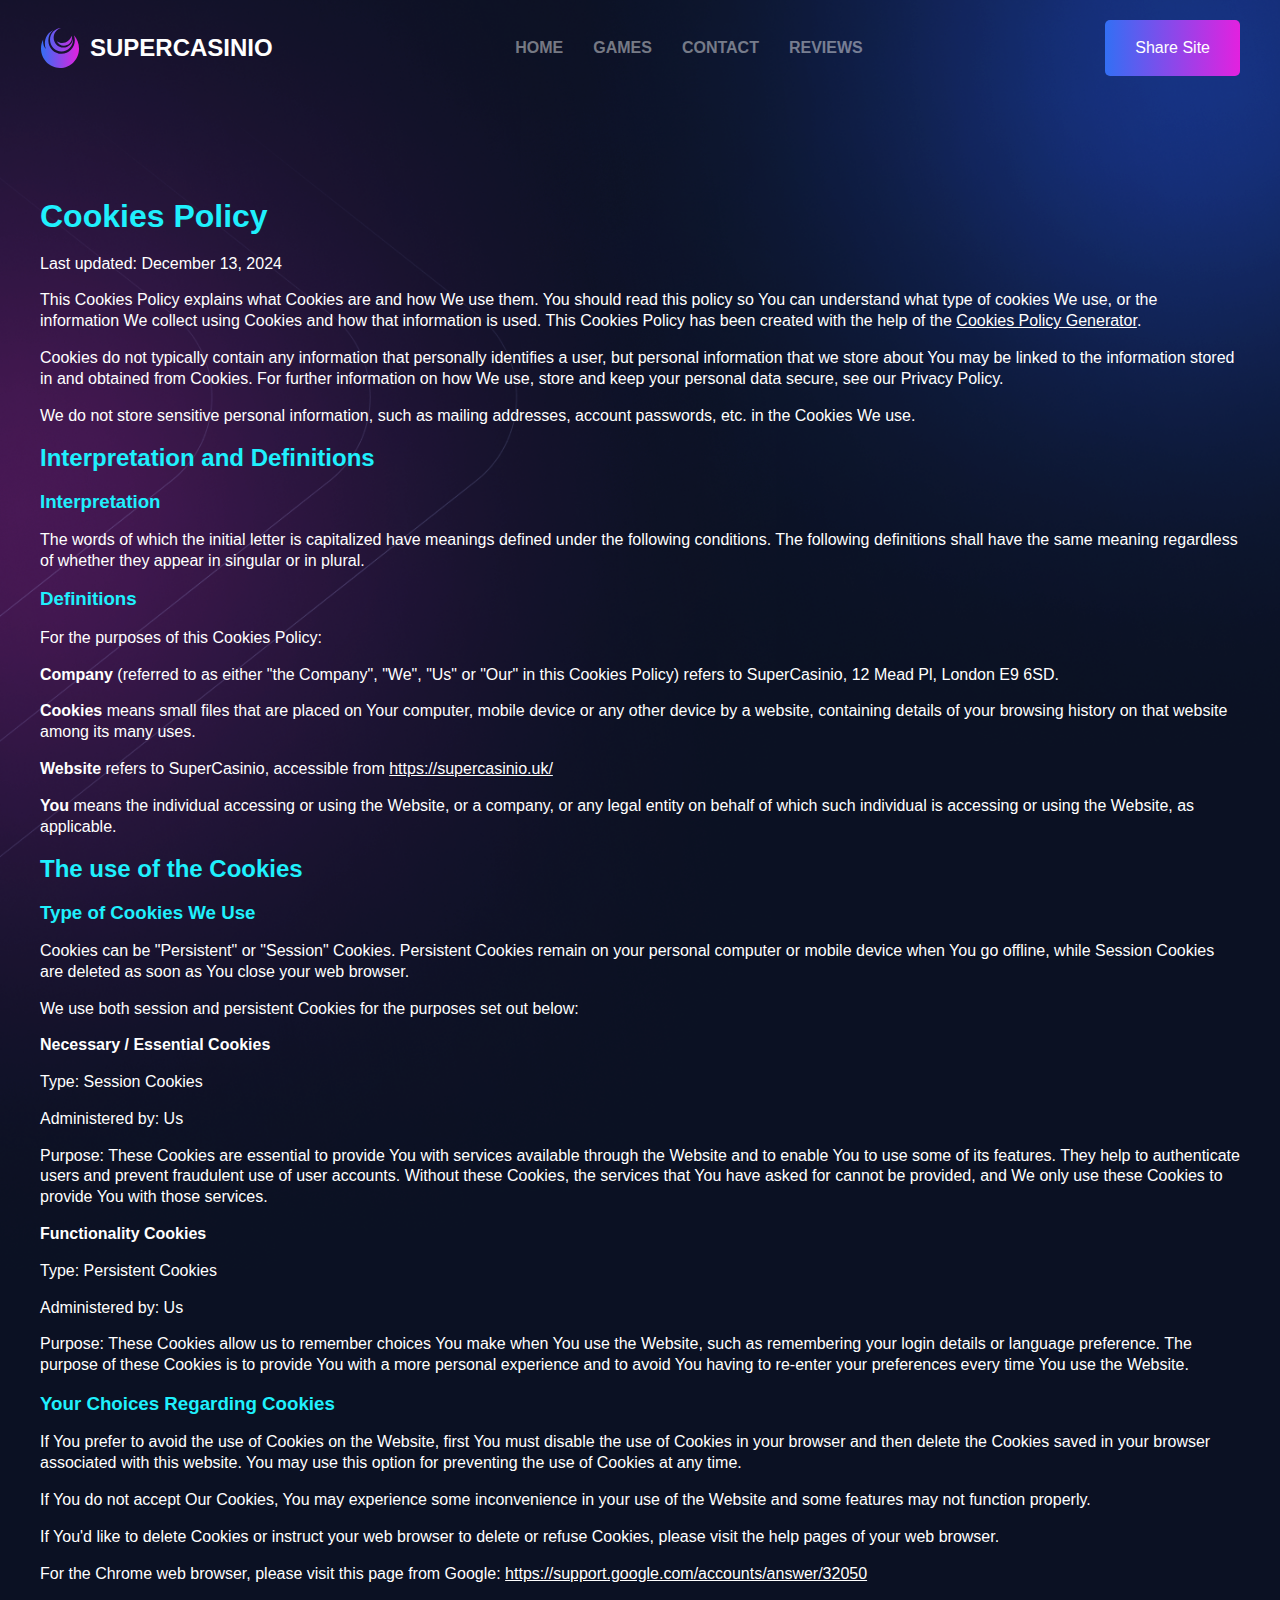
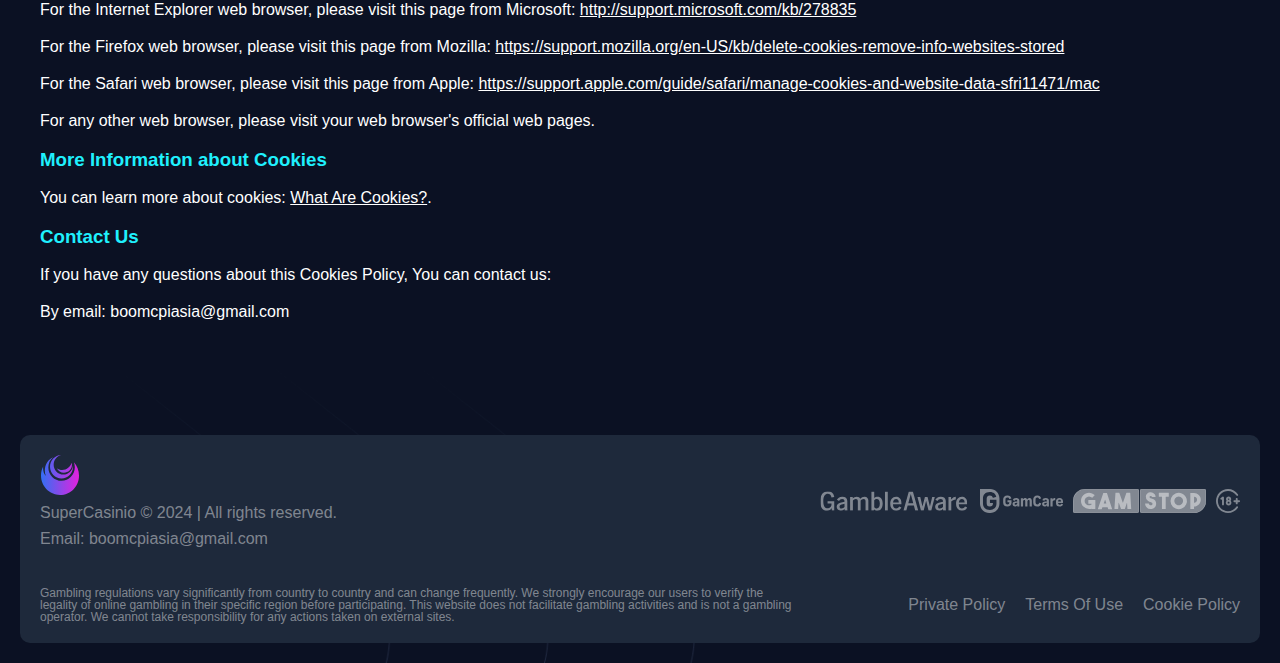
==== commit fb86ae1d: "внесение правок и подготовка к переносу на новый домен" ====
--- a/cookie.html
+++ b/cookie.html
@@ -23,7 +23,7 @@
 								src="./assets/images/logo.svg"
 								alt="logo"
 							/>
-							<h1 class="header__logo-text">YourTopSlots</h1>
+							<h1 class="header__logo-text">SuperCasinio</h1>
 						</div>
 					</a>
 				</div>
@@ -47,7 +47,7 @@
 		<main class="policy-main">
 			<div class="policy-main__container">
 				<h1>Cookies Policy</h1>
-				<p>Last updated: December 06, 2024</p>
+				<p>Last updated: December 13, 2024</p>
 				<p>
 					This Cookies Policy explains what Cookies are and how We use them. You
 					should read this policy so You can understand what type of cookies We
@@ -85,8 +85,8 @@
 					<li>
 						<strong>Company</strong> (referred to as either &quot;the
 						Company&quot;, &quot;We&quot;, &quot;Us&quot; or &quot;Our&quot; in
-						this Cookies Policy) refers to YourTopSlots, 47 Tufton St, London
-						SW1P 3QL, Великобритания.
+						this Cookies Policy) refers to SuperCasinio, 12 Mead Pl, London E9
+						6SD.
 					</li>
 					<li>
 						<strong>Cookies</strong> means small files that are placed on Your
@@ -95,12 +95,12 @@
 						uses.
 					</li>
 					<li>
-						<strong>Website</strong> refers to YourTopSlots, accessible from
+						<strong>Website</strong> refers to SuperCasinio, accessible from
 						<a
-							href="yourtopslots.uk"
+							href="https://supercasinio.uk/"
 							rel="external nofollow noopener"
 							target="_blank"
-							>yourtopslots.uk</a
+							>https://supercasinio.uk/</a
 						>
 					</li>
 					<li>
@@ -239,7 +239,7 @@
 				<div class="footer__logo-container">
 					<img class="footer__logo" src="./assets/images/logo.svg" alt="logo" />
 					<p class="footer__copyright">
-						YourTopSlots © 2024 | All rights reserved.
+						SuperCasinio © 2024 | All rights reserved.
 					</p>
 					<a class="footer__contact" href="mailto:boomcpiasia@gmail.com"
 						>Email: boomcpiasia@gmail.com</a
--- a/assets/css/main.css
+++ b/assets/css/main.css
@@ -13,6 +13,7 @@
 	--color-green-3: #0dd795;
 	--color-green-4: #20c7da;
 	--color-yellow-1: #e9d311;
+	--color-yellow-2: #f3c63f;
 	--color-gray-1: rgb(30, 41, 59);
 	--color-gray-2: #808080;
 	--color-gradient-1: linear-gradient(
@@ -95,6 +96,23 @@
 .casino-link--game {
 	width: max-content;
 }
+.game-rating {
+	display: flex;
+	gap: 2px;
+}
+.game-rating__star {
+	color: var(--color-yellow-2);
+	font-size: 28px;
+	display: flex;
+	justify-content: center;
+	align-items: center;
+}
+.game-rating__star::before {
+	content: '\2606';
+}
+.game-rating__star.rated::before {
+	content: '\2605';
+}
 /* HEADER */
 .header {
 	padding: 20px;
@@ -274,6 +292,9 @@
 	font-size: var(--fontSize-32);
 	font-weight: var(--weight-regular);
 }
+.best-games .game-rating {
+	justify-content: center;
+}
 .best-games__game-logo {
 	width: 100%;
 	height: 210px;
@@ -369,16 +390,12 @@
 	object-fit: contain;
 }
 .games__game-column--2 {
-	gap: 10px;
+	gap: 5px;
 }
 .games__game-name {
 	font-size: var(--fontSize-24);
 	color: var(--color-white);
 	font-weight: var(--weight-regular);
-}
-.games__game-address {
-	color: var(--color-translucent-1);
-	font-size: var(--fontSize-14);
 }
 .games__game-column--3 {
 	flex-direction: row;
@@ -392,6 +409,13 @@
 .games__game-icon {
 	width: 40px;
 	height: 40px;
+}
+.games__game-text {
+	color: var(--color-translucent-1);
+	width: 100%;
+	line-height: 1.3;
+	font-size: var(--fontSize-16);
+	display: none;
 }
 .games__game-column--4 {
 	justify-content: center;
@@ -553,7 +577,7 @@
 	opacity: 1; /* Чтобы точки были полностью видны */
 }
 .about-casino .swiper-pagination-bullet-active {
-	background: #f3c63f; /* Красный цвет активной точки */
+	background: var(--color-yellow-2); /* Красный цвет активной точки */
 }
 /* Positioning the pagination and navigation buttons */
 .about-casino .swiper-pagination {
@@ -754,7 +778,7 @@
 	color: var(--color-blue-1);
 }
 .policy-bg {
-    background-position: 50% 50% !important;
+	background-position: 50% 50% !important;
 }
 
 /* MEDIA */
@@ -1009,6 +1033,9 @@
 		padding-top: 20px;
 	}
 	/* MAIN -> BEST-GAMES */
+	.best-games {
+		margin-bottom: 0;
+	}
 	.best-games__description {
 		gap: 5px;
 		margin-bottom: 10px;
@@ -1016,35 +1043,67 @@
 	.best-games__title {
 		font-size: var(--fontSize-24);
 	}
+	.best-games__games {
+		display: none;
+	}
 	.best-games__game {
 		padding: 20px;
 	}
 	.best-games__game-logo {
 		height: 150px;
+		width: 100%;
 	}
 	.best-games__game-bonus {
 		margin-bottom: 15px;
 	}
 	/* MAIN -> GAMES */
+	.games {
+		padding: 0;
+	}
 	.games__description {
 		margin-bottom: 10px;
 		gap: 5px;
+		display: none;
 	}
 	.games__title {
 		font-size: var(--fontSize-24);
 	}
+	.games__games {
+		display: grid;
+		grid-auto-flow: column;
+		grid-auto-columns: 90%;
+		overflow-x: auto;
+		overscroll-behavior-inline: contain;
+		-ms-overflow-style: none; /* IE и Edge */
+		scrollbar-width: none; /* Firefox */
+		padding: 0 20px;
+	}
+	.games__games::-webkit-scrollbar {
+		display: none;
+	}
 	.games__game {
-		grid-template-areas:
-			'logo name name'
-			'bonus bonus bonus'
-			'button button button';
-		grid-template-columns: 1fr 1fr 1fr;
-		padding: 20px;
-		row-gap: 20px;
-		column-gap: 10px;
+		display: flex;
+		flex-direction: column;
+		gap: 20px;
+	}
+	.games__game-logo {
+		height: 120px;
+		width: 100%;
+	}
+	.games__game-column--2 {
+		display: flex;
+		justify-content: center;
+		align-items: center;
+		gap: 0;
+	}
+	.games__game-name {
+		font-size: var(--fontSize-32);
 	}
 	.games__game-column--3 {
 		justify-content: center;
+	}
+	.games__game-text {
+		display: block;
 	}
 	.games__game-column--4 {
 		align-items: center;
@@ -1127,14 +1186,17 @@
 		font-size: var(--fontSize-12);
 	}
 	/* MAIN -> GAMES */
-	.games__text {
-		font-size: var(--fontSize-12);
-	}
 	.games__game {
-		padding: 15px;
+		gap: 15px;
 	}
 	.games__game-logo {
-		width: 120px;
+		height: 100px;
+	}
+	.games__game-name {
+		font-size: var(--fontSize-24);
+	}
+	.games__game-text {
+		font-size: var(--fontSize-14);
 	}
 	/* MAIN -> ABOUT-US */
 	/* MAIN -> ABOUT-CASINO */
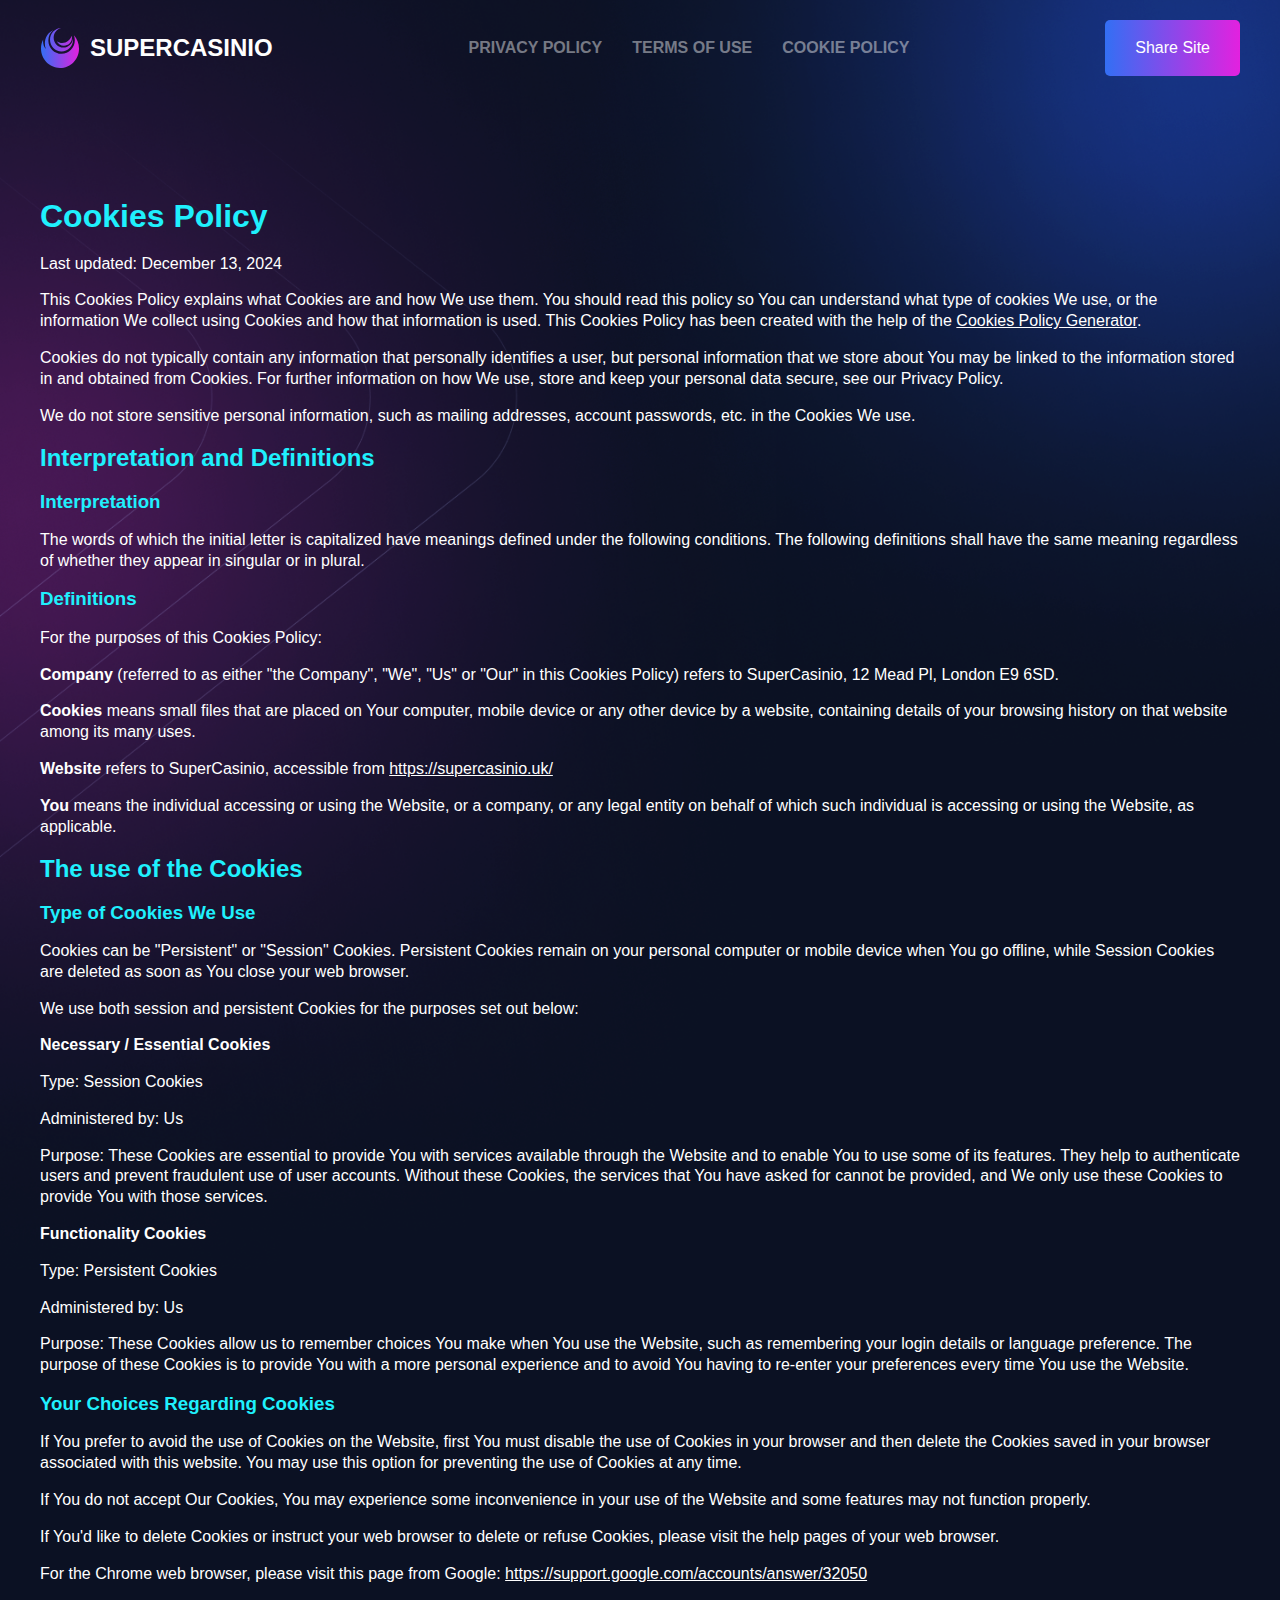
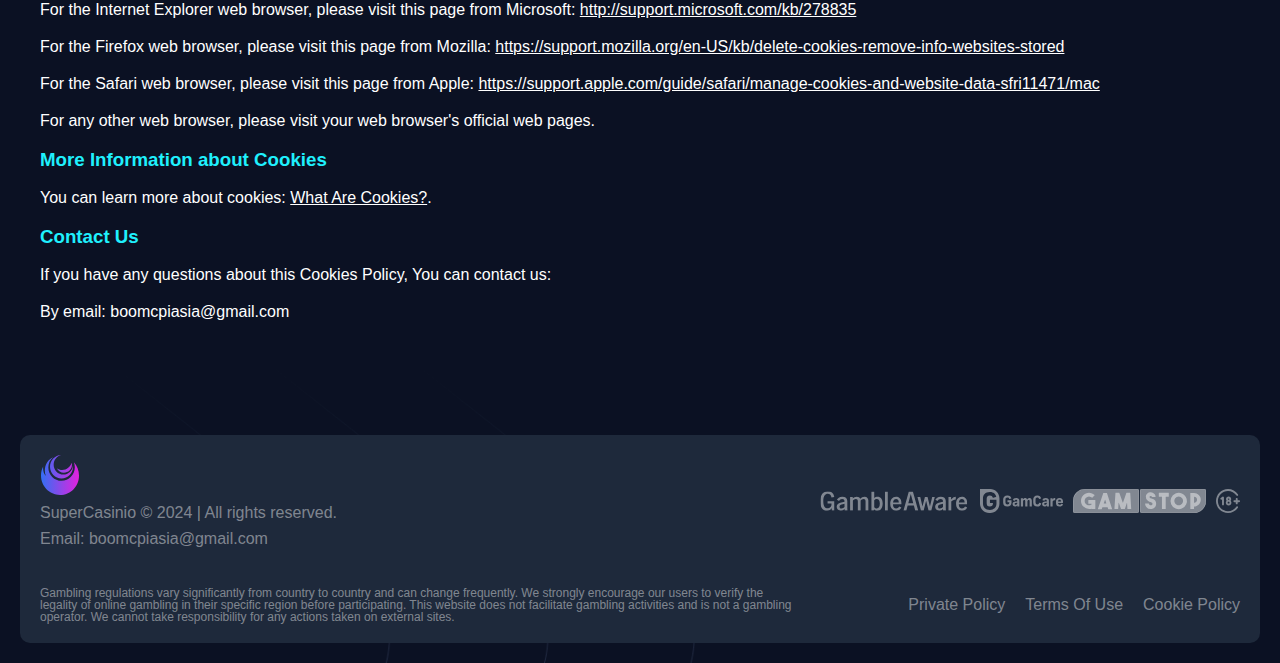
==== commit 85d03f8f: "maked links wrap in policy pages and changed header-links and commented .about-casino" ====
--- a/cookie.html
+++ b/cookie.html
@@ -28,15 +28,12 @@
 					</a>
 				</div>
 				<nav class="header__nav">
-					<a target="_parent" class="header__nav-link" href="./index.html"
-						>Home</a
+					<a target="_parent" class="header__nav-link" href="./policy.html"
+						>Privacy Policy</a
 					>
-					<a target="_parent" class="header__nav-link" href="#games">Games</a>
-					<a target="_parent" class="header__nav-link" href="#contact"
-						>Contact</a
-					>
-					<a target="_parent" class="header__nav-link" href="#reviews"
-						>Reviews</a
+					<a target="_parent" class="header__nav-link" href="./terms.html">Terms Of Use</a>
+					<a target="_parent" class="header__nav-link" href="./cookie.html"
+						>Cookie Policy</a
 					>
 				</nav>
 				<button onclick="shareSite()" class="casino-link casino-link--header">
--- a/assets/css/main.css
+++ b/assets/css/main.css
@@ -198,6 +198,7 @@
 	font-weight: var(--weight-semibold);
 	position: relative;
 	transition: all 200ms ease;
+	text-wrap: nowrap;
 }
 .header__nav-link::after {
 	content: '';
@@ -767,6 +768,7 @@
 .policy-main a {
 	display: inline;
 	text-decoration: underline;
+	word-break: break-all;
 }
 .policy-main h1 {
 	color: var(--color-blue-1);
@@ -820,7 +822,7 @@
 		z-index: 100;
 	}
 	.header__nav-link {
-		padding: 20px 100px 20px 24px;
+		padding: 20px 80px 20px 24px;
 		background-color: var(--color-gray-1);
 		border-bottom: 1px solid var(--color-gray-2);
 		transition: all 300ms ease var(--index);
